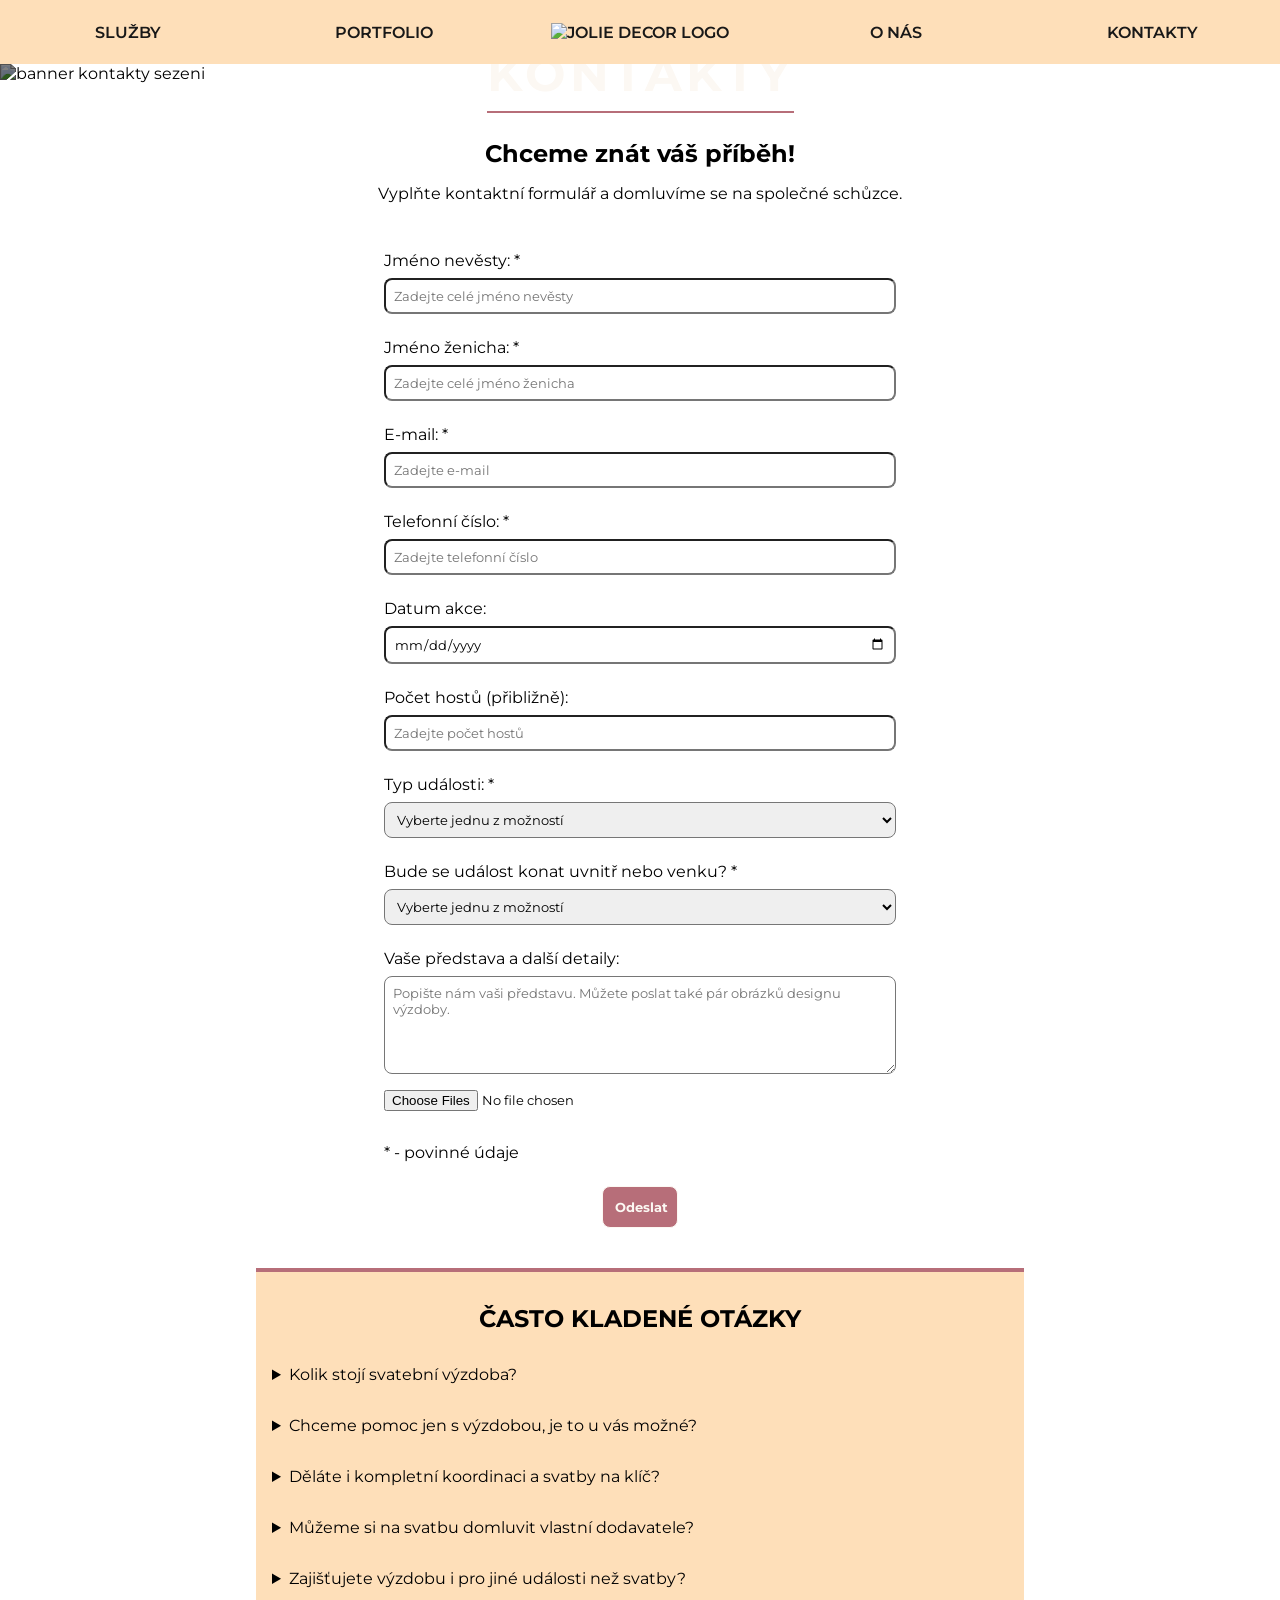
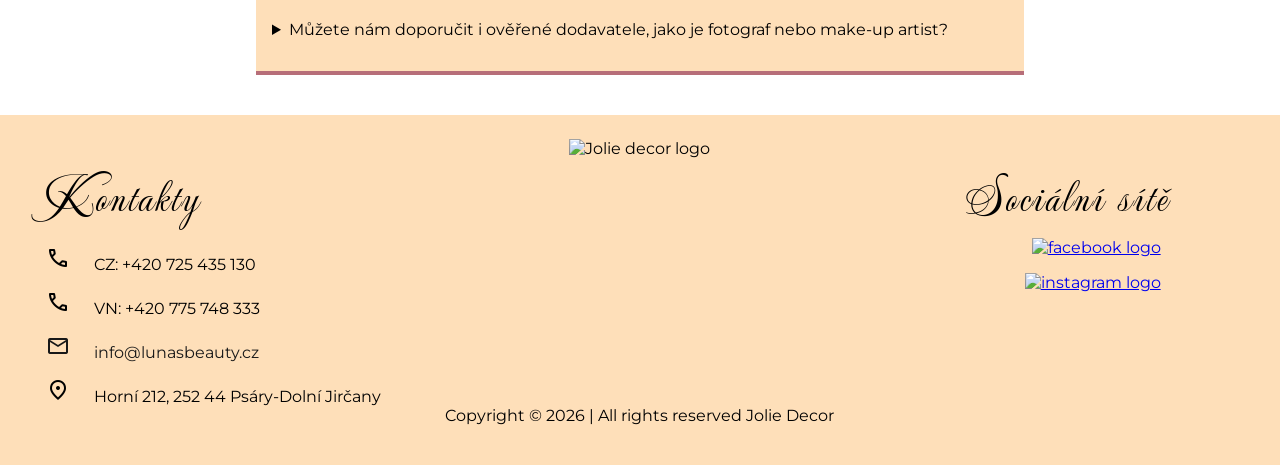
==== kontakty/index.html @ 60ae1aea "added remaining files html and css files - services, portfolio, about us, contact" ====
<!DOCTYPE html>
<html lang="en">

<head>
    <meta charset="UTF-8">
    <meta name="viewport" content="width=device-width, initial-scale=1.0">
    <title>Jolie Decor</title>
    <link rel="stylesheet"
        href="https://fonts.googleapis.com/css2?family=Material+Symbols+Outlined:opsz,wght,FILL,GRAD@48,400,0,0&icon_names=call,crown,diamond,local_bar,location_on,mail" />
    <link rel="preconnect" href="https://fonts.googleapis.com">
    <link rel="preconnect" href="https://fonts.gstatic.com" crossorigin>
    <link
        href="https://fonts.googleapis.com/css2?family=Mea+Culpa&family=Montserrat:ital,wght@0,100..900;1,100..900&family=Special+Gothic+Expanded+One&display=swap"
        rel="stylesheet">
    <link rel="stylesheet" href="../css/styles.css">
    <link rel="stylesheet" href="../css/contact.css">
</head>

<body>
    <header>
        <nav class="navbar">
            <ul>
                <li><a href="../sluzby/">Služby</li></a>
                <li><a href="../portfolio/">Portfolio</li></a>
                <li><a href="../index.html"><img src="https://joliedecor.cz/wp-content/uploads/2025/11/Etikets-1.png"
                            alt="Jolie decor logo"></a>
                </li>
                <li><a href="../o-nas/">O nás</li></a>
                <li><a href="#">Kontakty</li></a>
            </ul>
        </nav>
    </header>

    <main>
        <section class="hero-section">
            <img src="https://scontent.fprg1-1.fna.fbcdn.net/v/t39.30808-6/475544271_937458631827315_7500700765723817493_n.jpg?_nc_cat=103&ccb=1-7&_nc_sid=dd6889&_nc_ohc=yF0B3fUGnhwQ7kNvwHvlf0A&_nc_oc=AdrgFfIuNlfSm1y2sYz6XAfQzMKmQDQLoACtfBDLQgdVZe3i7YC8CsOL2HMJ4c-61oaEae7ekZ-lDLG02UcMgH_r&_nc_zt=23&_nc_ht=scontent.fprg1-1.fna&_nc_gid=TpsujMpuIqRheoqRLS739A&_nc_ss=7a3a8&oh=00_Af24hSQKxN_w7R4m1zmhmR9aUmYFTQN0VmgeEX7EfQn-vA&oe=69EC18DF"
                alt="banner kontakty sezeni">
            <h1>Kontakty</h1>
        </section>

        <section class="form-section">
            <h3>Chceme znát váš příběh!</h3>
            <h5>Vyplňte kontaktní formulář a domluvíme se na společné schůzce.</h5>
            <form>
                <label for="bride">Jméno nevěsty: *</label>
                <input type="text" id="bride" placeholder="Zadejte celé jméno nevěsty" required>

                <label for="groom">Jméno ženicha: *</label>
                <input type="text" id="groom" placeholder="Zadejte celé jméno ženicha" required>

                <label for="email">E-mail: *</label>
                <input type="email" id="email" placeholder="Zadejte e-mail" required>

                <label for="telephone">Telefonní číslo: *</label>
                <input type="number" id="telephone" placeholder="Zadejte telefonní číslo" required>

                <label for="date">Datum akce: </label>
                <input type="date" id="date">

                <label for="guests">Počet hostů (přibližně): </label>
                <input type="number" id="guests" min="0" placeholder="Zadejte počet hostů">

                <label for="occasion">Typ události: *</label>
                <select name="occasion" id="occasion" required>
                    <option selected disabled>Vyberte jednu z možností</option>
                    <option>Svatba</option>
                    <option>Zásnubní obřad</option>
                    <option>Narozeniny</option>
                    <option>Oslava</option>
                    <option>Event</option>
                    <option>Jiné</option>
                </select>

                <label for="place">Bude se událost konat uvnitř nebo venku? *</label>
                <select name="place" id="place" required>
                    <option selected disabled>Vyberte jednu z možností</option>
                    <option>Uvnitř</option>
                    <option>Venku</option>
                    <option>Kombinace</option>
                </select>

                <label for="details">Vaše představa a další detaily: </label>
                <textarea name="details" id="details" rows="5"
                    placeholder="Popište nám vaši představu. Můžete poslat také pár obrázků designu výzdoby."></textarea>
                <input type="file" id="file" multiple>

                <p>* - povinné údaje</p>

                <input type="submit" value="Odeslat">
            </form>
        </section>

        <section class="faq">
            <h3>Často kladené otázky</h3>

            <details>
                <summary>Kolik stojí svatební výzdoba?</summary>
                <p>Cena je vždy individuální a odvíjí se od rozsahu, sezóny a konkrétní vize. Uveďte nám prosím v
                    kontaktním formuláři orientační rozpočet a rádi pro vás připravíme kalkulaci na míru, která
                    maximalizuje vizuální dopad.</p>
            </details>

            <details>
                <summary>Chceme pomoc jen s výzdobou, je to u vás možné?</summary>
                <p>Ano, samozřejmě! To je naše hlavní služba a to, co nás baví nejvíc. Rádi pro vás navrhneme a
                    zrealizujeme jen dekorace (obřadní místo, hostina, květiny) podle Vašeho přání.</p>
            </details>

            <details>
                <summary>Děláte i kompletní koordinaci a svatby na klíč?</summary>
                <p>Ne, primárně jsme tým dekoratérů snů. Specializujeme se na design a výzdobu od květin, světel,
                    nábytku až po celkovou atmosféru. Nezajišťujeme komplexní koordinaci celého dne (dodavatele,
                    harmonogram, logistiku). Můžeme vám však doporučit spolehlivé koordinátory, se kterými rádi
                    spolupracujeme.</p>
            </details>

            <details>
                <summary>Můžeme si na svatbu domluvit vlastní dodavatele?</summary>
                <p>Ano. Dekorace a design jsou naše parketa. Vždy ctíme Váš výběr externích dodavatelů a rádi s nimi na
                    místě spolupracujeme, aby Váš den proběhl hladce.</p>
            </details>

            <details>
                <summary>Zajišťujete výzdobu i pro jiné události než svatby?</summary>
                <p>Ano! Stejnou vášní a péčí navrhujeme a realizujeme dekorace pro narozeniny, firemní akce, oslavy a
                    další eventy. Mrkněte na sekci “Co už máme za sebou” pro inspiraci!</p>
            </details>

            <details>
                <summary>Můžete nám doporučit i ověřené dodavatele, jako je fotograf nebo make-up artist?</summary>
                <p>Ano, rádi! Během let spolupráce jsme si vytvořili úzký okruh prověřených profesionálů (fotografové,
                    make-up artisté, atd.), se kterými pravidelně pracujeme a známe jejich kvalitu. Tyto kontakty vám
                    rádi poskytneme, protože věříme, že díky naší synergii a vzájemnému sladění (designu a služeb) bude
                    Váš den vizuálně dokonalý od A do Z.</p>
            </details>
        </section>
    </main>

    <footer>
        <div class="footer-contacts">
            <h2>Kontakty</h2>
            <ul>
                <li><span class="material-symbols-outlined">
                        call
                    </span>CZ: +420 725 435 130</li>
                <li><span class="material-symbols-outlined">
                        call
                    </span>VN: +420 775 748 333</li>
                <li><a href="mailto:info@lunasbeauty.cz"><span class="material-symbols-outlined">
                            mail
                        </span>info@lunasbeauty.cz</a></li>
                <li><span class="material-symbols-outlined">
                        location_on
                    </span>Horní 212, 252 44 Psáry-Dolní Jirčany</li>
            </ul>
        </div>
        <div class="footer-logo">
            <img src="https://joliedecor.cz/wp-content/uploads/2025/11/Etikets-1.png" alt="Jolie decor logo">
        </div>
        <div class="footer-socials">
            <h2>Sociální sítě</h2>
            <a href="https://www.facebook.com/kim.thinh.562"><img
                    src="https://joliedecor.cz/wp-content/uploads/2025/11/Group-1821.png" alt="facebook logo"></a>
            <a href="https://www.instagram.com/jolie.decor.cz/"><img
                    src="https://joliedecor.cz/wp-content/uploads/2025/11/Group-1819.png" alt="instagram logo"></a>
        </div>
        <h5>Copyright © 2026 | All rights reserved Jolie Decor</h5>
    </footer>
</body>

</html>
---- css/styles.css ----
:root {
    --primary-color: #FCF8F3;
    --secondary-color: #FEDFB9;
    --accent-color: #B76E79;
    --accent-color-darker: #8C4550;
    --black-color: #181818;
    --gray-color: #434343;
}

* {
    box-sizing: border-box;
    padding: 0;
    margin: 0;
    font-family: "Montserrat", sans-serif;
}

/* Buttons: */
/* black button */
.client-container a,
.instagram-section a {
    margin: 0 auto;
    background-color: var(--black-color);
    text-align: center;
    padding: 12px;
    border-radius: 8px;
    text-decoration: none;
    color: var(--primary-color);
    font-weight: bold;
}

.client-container a:hover,
.instagram-section a:hover {
    background-color: var(--gray-color);
}

h2 {
    font-family: "Mea Culpa", cursive;
    font-size: 48px;
    font-weight: 100;
    letter-spacing: 2px;
}

h3 {
    font-size: 24px;
    padding-bottom: 4px;
}

h4 {
    font-size: 20px;
}

h5 {
    font-size: 16px;
    font-weight: 400;
}

/* Header */

header {
    position: sticky;
    top: 0;
    width: 100%;
    z-index: 1;
}

.navbar ul {
    display: flex;
    justify-content: space-between;
    align-items: center;
    background-color: var(--secondary-color);
    height: 64px;
}

.navbar ul li,
.navbar a {
    width: 100%;
    list-style-type: none;
    text-transform: uppercase;
    text-align: center;
    color: var(--black-color);
    text-decoration: none;
    font-weight: 600;
}

ul img {
    width: 40%;
}

/* Hero section */

.hero-section {
    position: relative;
}

.hero-section img {
    width: 100%;
    height: 500px;
    object-fit: cover;
    filter: brightness(50%);
}

h1 {
    position: absolute;
    top: 50%;
    left: 50%;
    transform: translate(-50%, -50%);
    text-transform: uppercase;
    color: var(--primary-color);
    font-size: 48px;
    letter-spacing: 4px;
    line-height: 2;
}

h1::after {
    content: "";
    width: 100%;
    border-bottom: 2px solid var(--accent-color);
    position: absolute;
    top: 90%;
    left: 50%;
    transform: translate(-50%, -50%);
    z-index: 1;
}

.hero-section h2 {
    position: absolute;
    top: 64%;
    left: 50%;
    transform: translate(-50%, -50%);
    font-family: "Special Gothic Expanded One", sans-serif;
    color: var(--primary-color);
    letter-spacing: 4px;
    padding: 8px;
    font-size: 20px;
}

/* Footer */

footer {
    background-color: var(--secondary-color);
    display: grid;
    grid-template-columns: 1fr 1fr 1fr;
    justify-items: center;
    align-items: start;
    padding-top: 24px;
}

.footer-contacts,
.footer-socials {
    display: flex;
    flex-direction: column;
    align-self: start;
    padding-top: 24px;
}

.footer-contacts li {
    list-style-type: none;
    margin-top: 16px;
}

.footer-contacts a {
    text-decoration: none;
    color: var(--black-color);
}

.footer-logo img {
    height: 240px;
    object-fit: cover;
}

.footer-socials {
    display: flex;
    flex-direction: column;
    align-items: flex-end;
}

.footer-socials img {
    width: 48px;
    height: 48px;
    margin: 8px;
}

.footer-socials h2 {
    text-align: right;
}

footer h5 {
    grid-column-start: 2;
    padding-bottom: 40px;
}

footer .material-symbols-outlined {
    font-size: 24px;
    display: inline;
}

/* FAQ */

.faq {
    border-top: 4px solid var(--accent-color);
    border-bottom: 4px solid var(--accent-color);
    width: 60%;
    margin: 0 auto 40px auto;
    background-color: var(--secondary-color);
}

.faq h3 {
    text-align: center;
    text-transform: uppercase;
    padding: 32px 0 16px 0;
}

details {
    padding: 16px;
}

details:last-of-type {
    margin-bottom: 16px;
}

details p {
    padding-top: 8px;
    line-height: 1.5;
}

summary:hover {
    cursor: pointer;
    color: var(--accent-color);
}
---- css/contact.css ----
/* Kontakt */

.form-section h3 {
    text-align: center;
    padding: 56px 0 8px 0;
}

.form-section h5 {
    text-align: center;
    padding: 8px;
    margin-bottom: 32px;
}

form {
    display: flex;
    flex-direction: column;
    width: 40%;
    margin: 0 auto;
}

label {
    padding: 8px 0;
    border-radius: 8px;
}

input, select, textarea {
    padding: 8px;
    border-radius: 8px;
    margin-bottom: 16px;
}

input[type="file"] {
    padding: 0 0 16px 0;
    border-radius: 0;
}

input[type="submit"] {
    width: 15%;
    margin: 24px auto 40px auto;
    background-color: var(--accent-color);
    color: var(--primary-color);
    padding: 12px;
    font-weight: bold;
    border: 1px solid var(--primary-color);
}

input[type="submit"]:hover {
    background-color: var(--accent-color-darker);
    cursor: pointer;
}
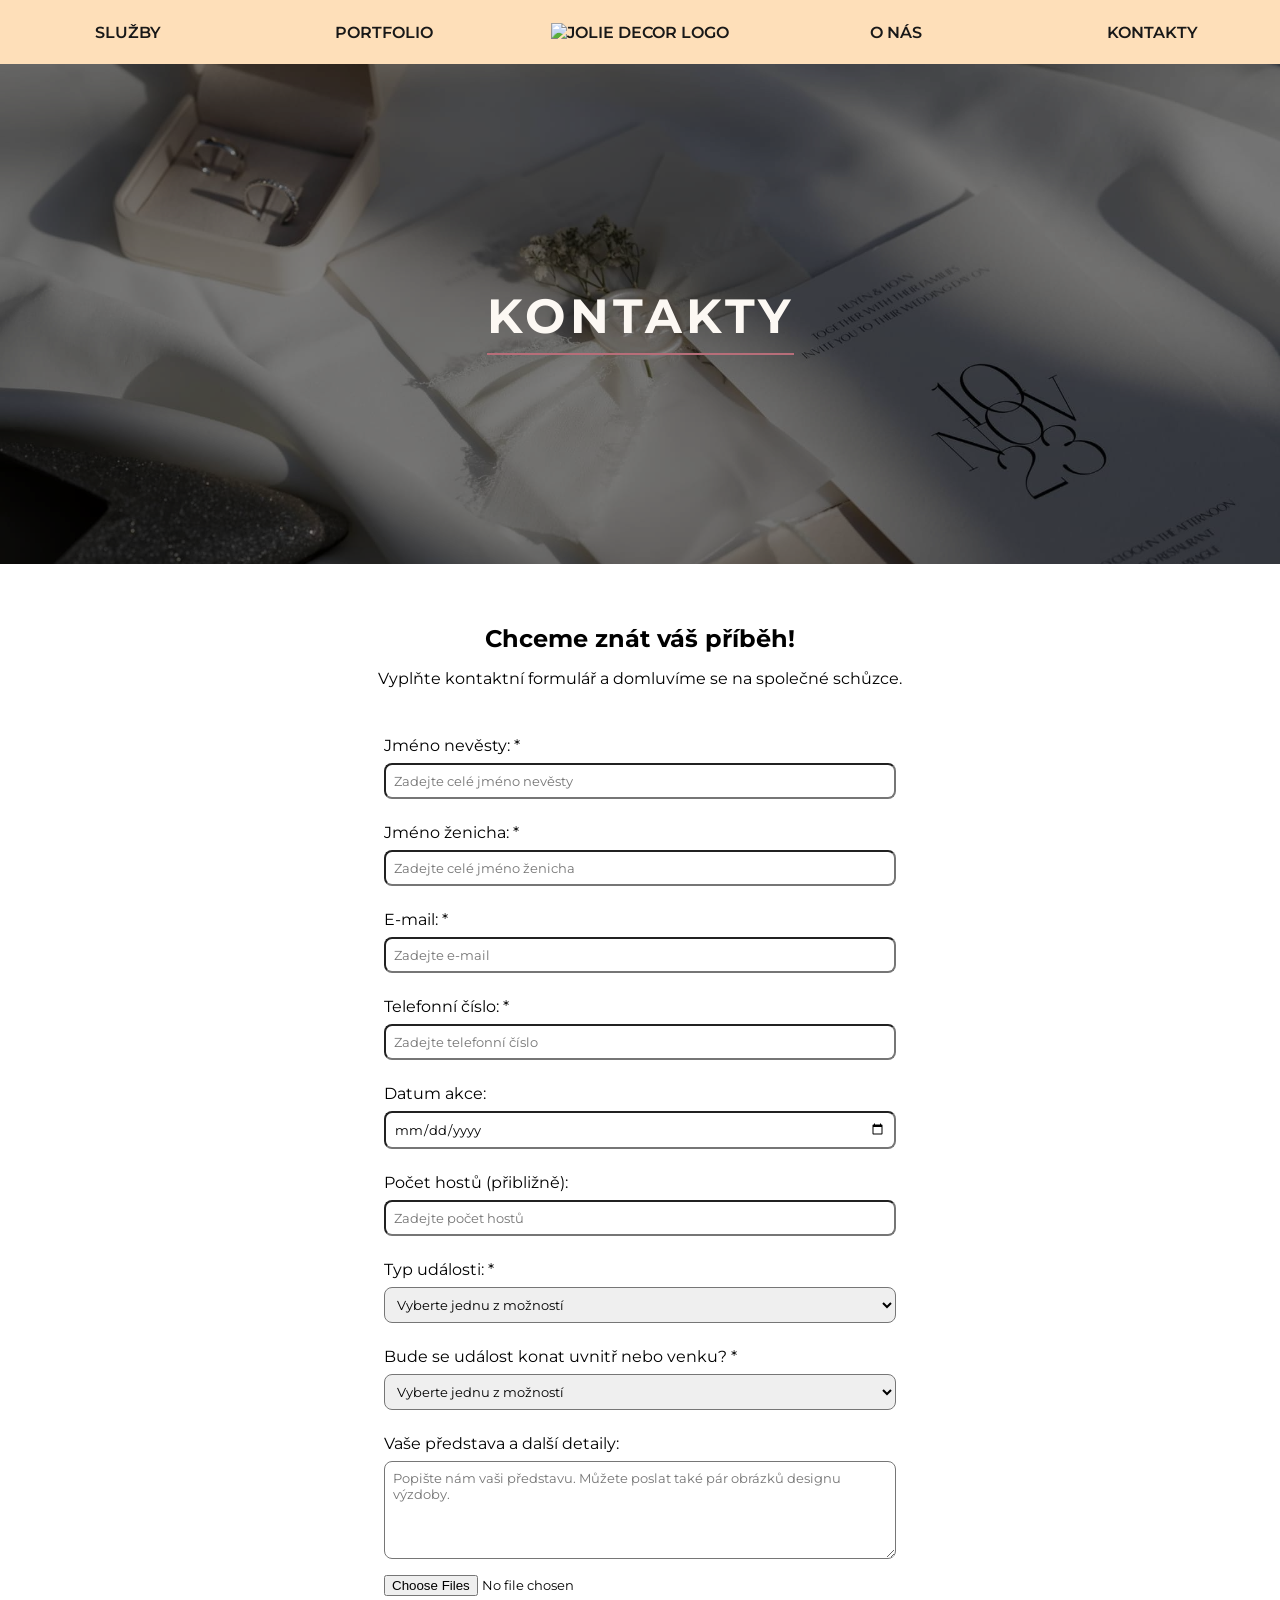
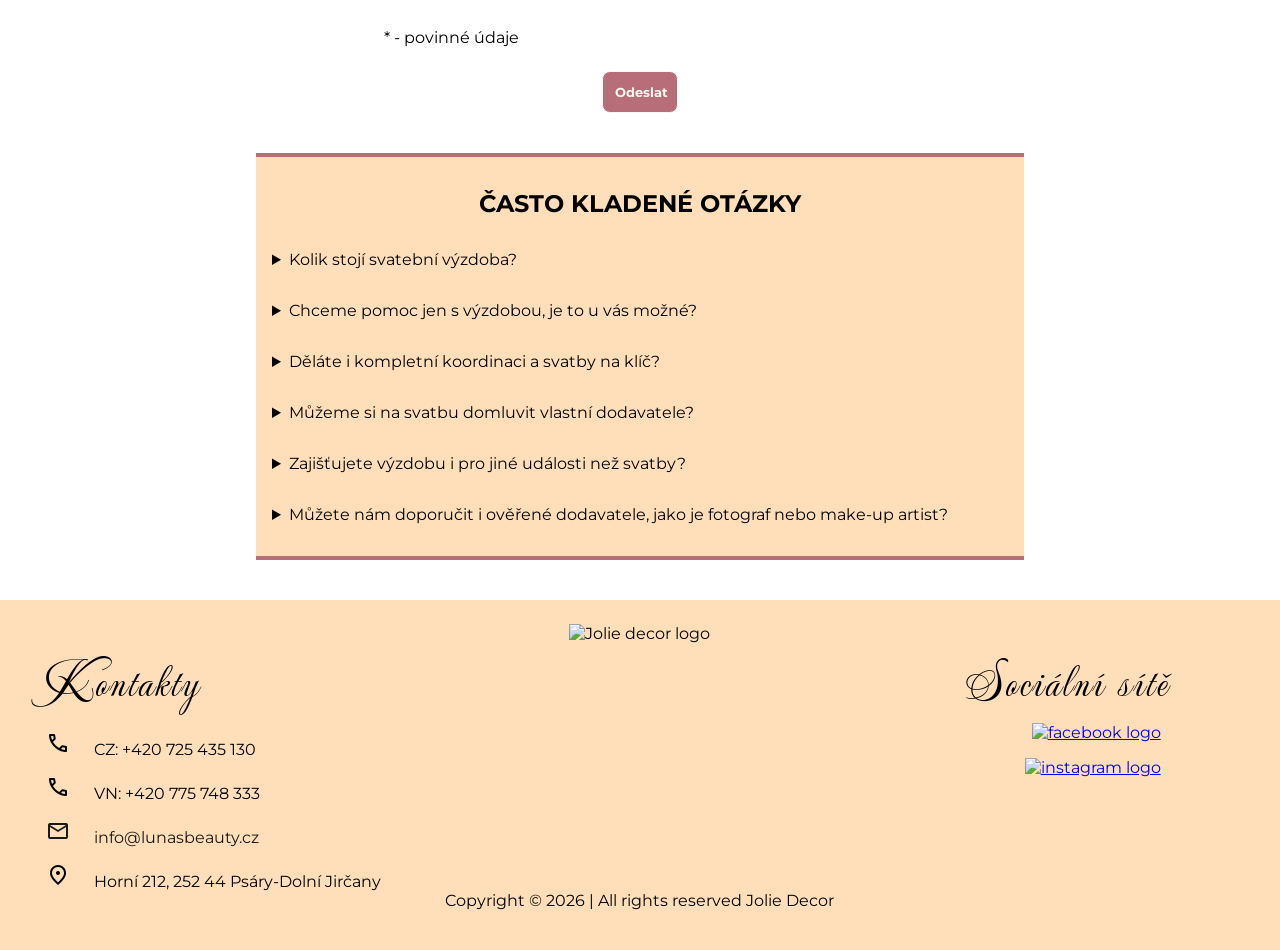
==== commit 68f458b2: "fixed expired url links to images" ====
--- a/kontakty/index.html
+++ b/kontakty/index.html
@@ -33,7 +33,7 @@
 
     <main>
         <section class="hero-section">
-            <img src="https://scontent.fprg1-1.fna.fbcdn.net/v/t39.30808-6/475544271_937458631827315_7500700765723817493_n.jpg?_nc_cat=103&ccb=1-7&_nc_sid=dd6889&_nc_ohc=yF0B3fUGnhwQ7kNvwHvlf0A&_nc_oc=AdrgFfIuNlfSm1y2sYz6XAfQzMKmQDQLoACtfBDLQgdVZe3i7YC8CsOL2HMJ4c-61oaEae7ekZ-lDLG02UcMgH_r&_nc_zt=23&_nc_ht=scontent.fprg1-1.fna&_nc_gid=TpsujMpuIqRheoqRLS739A&_nc_ss=7a3a8&oh=00_Af24hSQKxN_w7R4m1zmhmR9aUmYFTQN0VmgeEX7EfQn-vA&oe=69EC18DF"
+            <img src="../img/jolie_ring.jpg"
                 alt="banner kontakty sezeni">
             <h1>Kontakty</h1>
         </section>
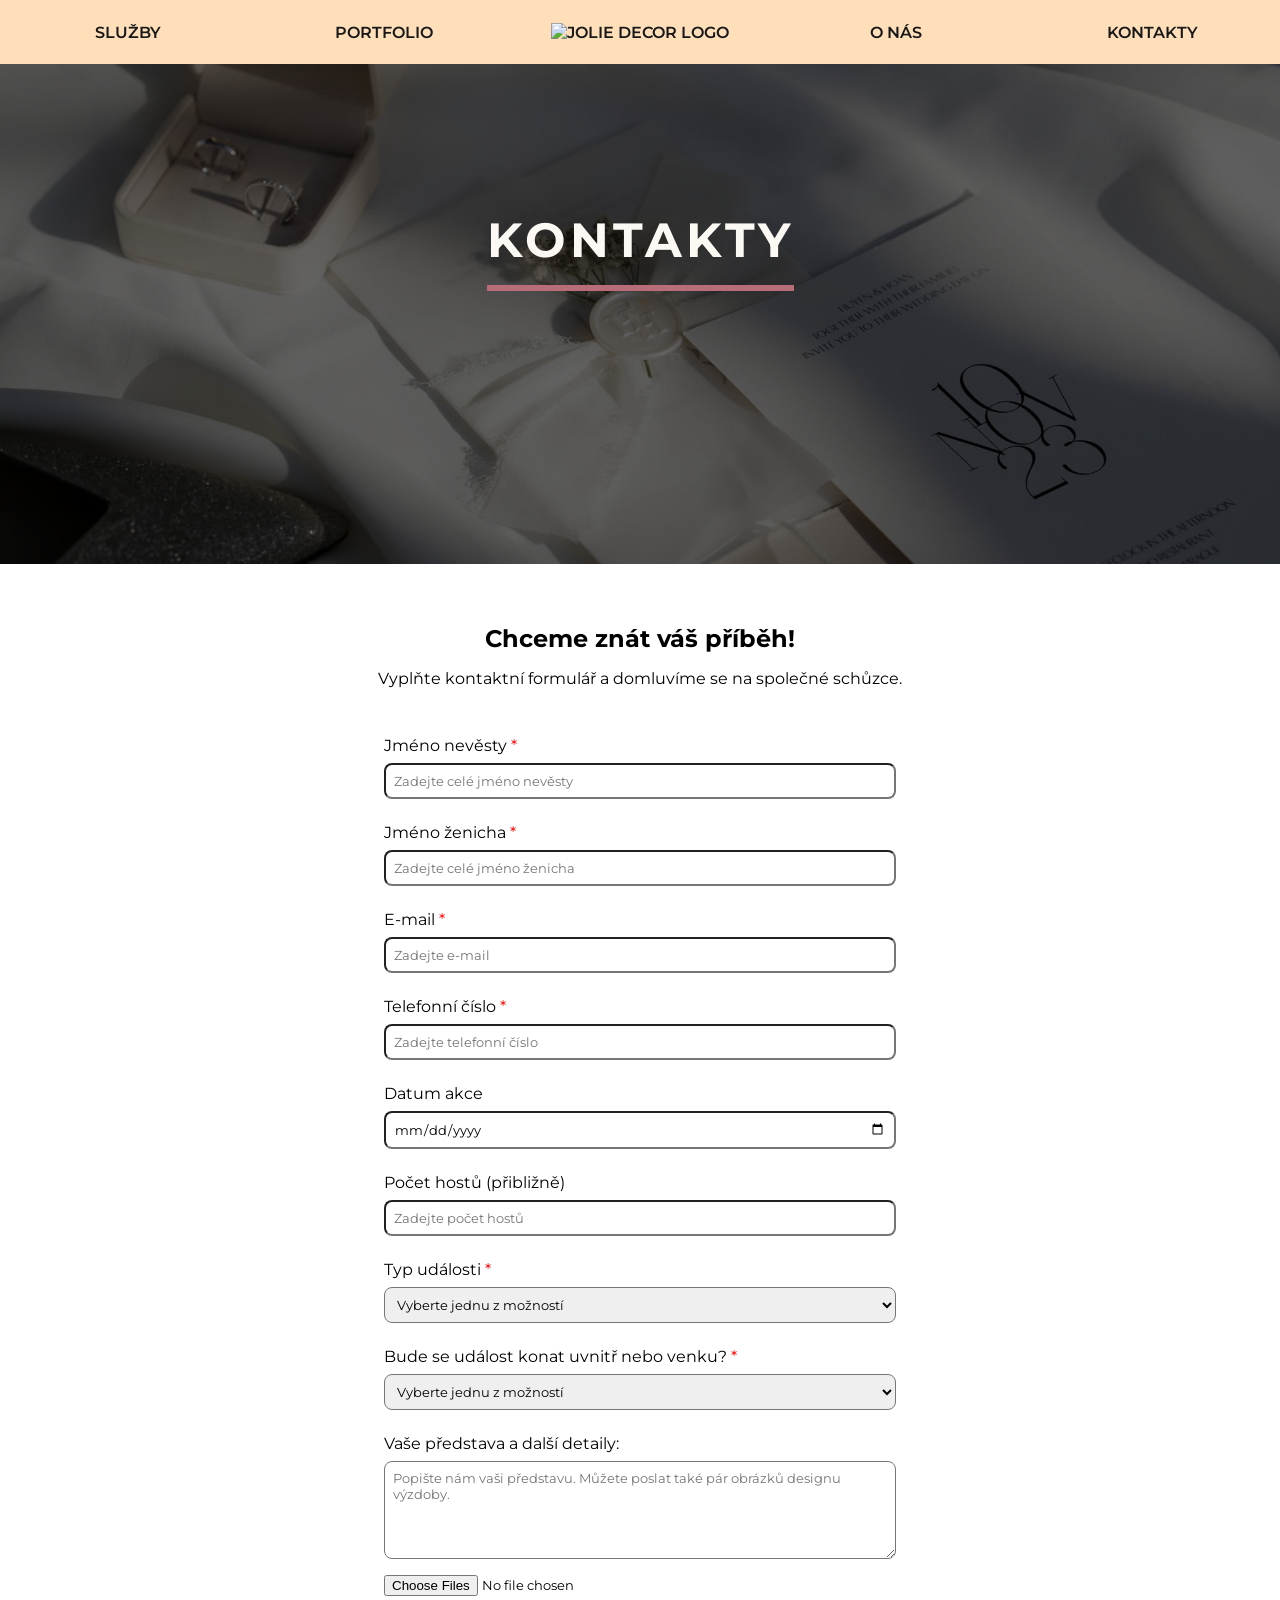
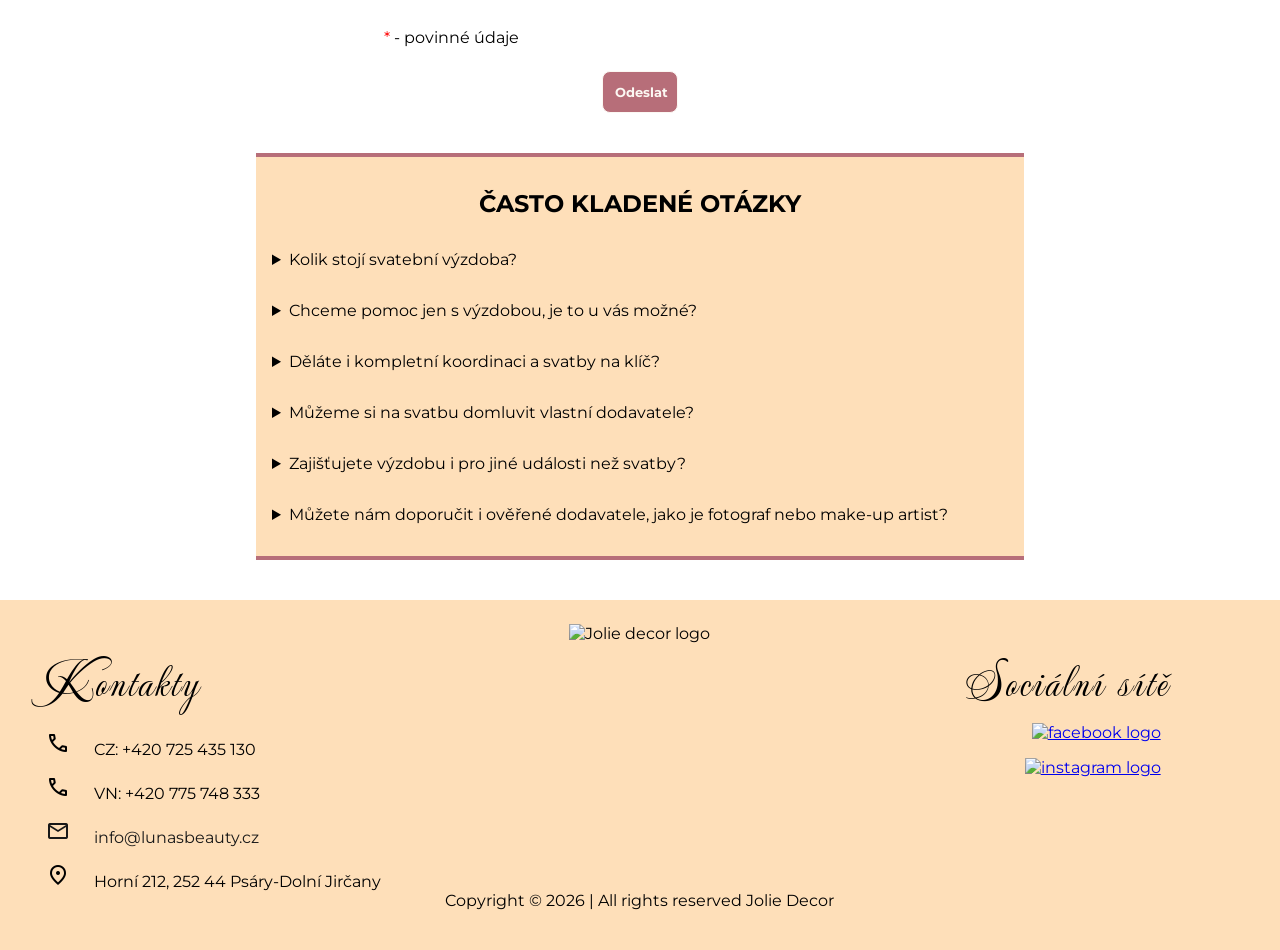
==== commit b9475d4a: "updated colour for required label" ====
--- a/kontakty/index.html
+++ b/kontakty/index.html
@@ -33,8 +33,7 @@
 
     <main>
         <section class="hero-section">
-            <img src="../img/jolie_ring.jpg"
-                alt="banner kontakty sezeni">
+            <img src="../img/jolie_ring.jpg" alt="banner kontakty sezeni">
             <h1>Kontakty</h1>
         </section>
 
@@ -42,25 +41,25 @@
             <h3>Chceme znát váš příběh!</h3>
             <h5>Vyplňte kontaktní formulář a domluvíme se na společné schůzce.</h5>
             <form>
-                <label for="bride">Jméno nevěsty: *</label>
+                <label for="bride" class="required">Jméno nevěsty</label>
                 <input type="text" id="bride" placeholder="Zadejte celé jméno nevěsty" required>
 
-                <label for="groom">Jméno ženicha: *</label>
+                <label for="groom" class="required">Jméno ženicha</label>
                 <input type="text" id="groom" placeholder="Zadejte celé jméno ženicha" required>
 
-                <label for="email">E-mail: *</label>
+                <label for="email" class="required">E-mail</label>
                 <input type="email" id="email" placeholder="Zadejte e-mail" required>
 
-                <label for="telephone">Telefonní číslo: *</label>
+                <label for="telephone" class="required">Telefonní číslo</label>
                 <input type="number" id="telephone" placeholder="Zadejte telefonní číslo" required>
 
-                <label for="date">Datum akce: </label>
+                <label for="date">Datum akce</label>
                 <input type="date" id="date">
 
-                <label for="guests">Počet hostů (přibližně): </label>
+                <label for="guests">Počet hostů (přibližně)</label>
                 <input type="number" id="guests" min="0" placeholder="Zadejte počet hostů">
 
-                <label for="occasion">Typ události: *</label>
+                <label for="occasion" class="required">Typ události</label>
                 <select name="occasion" id="occasion" required>
                     <option selected disabled>Vyberte jednu z možností</option>
                     <option>Svatba</option>
@@ -71,7 +70,7 @@
                     <option>Jiné</option>
                 </select>
 
-                <label for="place">Bude se událost konat uvnitř nebo venku? *</label>
+                <label for="place" class="required">Bude se událost konat uvnitř nebo venku?</label>
                 <select name="place" id="place" required>
                     <option selected disabled>Vyberte jednu z možností</option>
                     <option>Uvnitř</option>
@@ -79,12 +78,12 @@
                     <option>Kombinace</option>
                 </select>
 
-                <label for="details">Vaše představa a další detaily: </label>
+                <label for="details">Vaše představa a další detaily:</label>
                 <textarea name="details" id="details" rows="5"
                     placeholder="Popište nám vaši představu. Můžete poslat také pár obrázků designu výzdoby."></textarea>
                 <input type="file" id="file" multiple>
 
-                <p>* - povinné údaje</p>
+                <p> - povinné údaje</p>
 
                 <input type="submit" value="Odeslat">
             </form>
--- a/css/styles.css
+++ b/css/styles.css
@@ -96,7 +96,7 @@
     width: 100%;
     height: 500px;
     object-fit: cover;
-    filter: brightness(50%);
+    filter: brightness(40%);
 }
 
 h1 {
@@ -114,7 +114,7 @@
 h1::after {
     content: "";
     width: 100%;
-    border-bottom: 2px solid var(--accent-color);
+    border-bottom: 6px solid var(--accent-color);
     position: absolute;
     top: 90%;
     left: 50%;
@@ -127,11 +127,13 @@
     top: 64%;
     left: 50%;
     transform: translate(-50%, -50%);
-    font-family: "Special Gothic Expanded One", sans-serif;
+    font-family: "Montserrat", sans-serif;
     color: var(--primary-color);
     letter-spacing: 4px;
     padding: 8px;
-    font-size: 20px;
+    font-size: 24px;
+    text-align: center;
+    font-weight: 800;
 }
 
 /* Footer */
@@ -226,4 +228,77 @@
 summary:hover {
     cursor: pointer;
     color: var(--accent-color);
+}
+
+@media screen and (max-width: 1350px) {
+    h1 {
+        top: 35%;
+    }
+
+    h1::after {
+        top: 100%;
+    }
+}
+
+@media screen and (max-width: 1030px) {
+    h1 {
+        font-size: 32px;
+    }
+
+    .hero-section h2 {
+        top: 50%;
+    }
+}
+
+@media screen and (max-width: 965px) {
+    .hero-section h2 {
+        top: 60%;
+    }
+}
+
+@media screen and (max-width: 850px) {
+    footer {
+        display: block;
+        padding: 0;
+    }
+
+    .footer-logo {
+        display: none;
+    }
+
+    .footer-contacts h2 {
+        text-align: center;
+    }
+
+    .footer-socials {
+        flex-direction: row;
+    }
+}
+
+@media screen and (max-width: 730px) {
+    h1 {
+        font-size: 24px;
+    }
+
+    .hero-section h2 {
+        top: 55%;
+    }
+}
+
+@media screen and (max-width: 579px) {
+    .hero-section h2 {
+        display: none;
+    }
+}
+
+@media screen and (max-width: 390px) {
+    .footer-socials {
+        display: flex;
+        flex-direction: column;
+        align-items: center;
+    }
+
+    footer {
+        text-align: center;
+    }
 }
--- a/css/contact.css
+++ b/css/contact.css
@@ -21,6 +21,11 @@
 label {
     padding: 8px 0;
     border-radius: 8px;
+}
+
+.required::after, form p::before {
+    content: " *";
+    color: red;
 }
 
 input, select, textarea {
